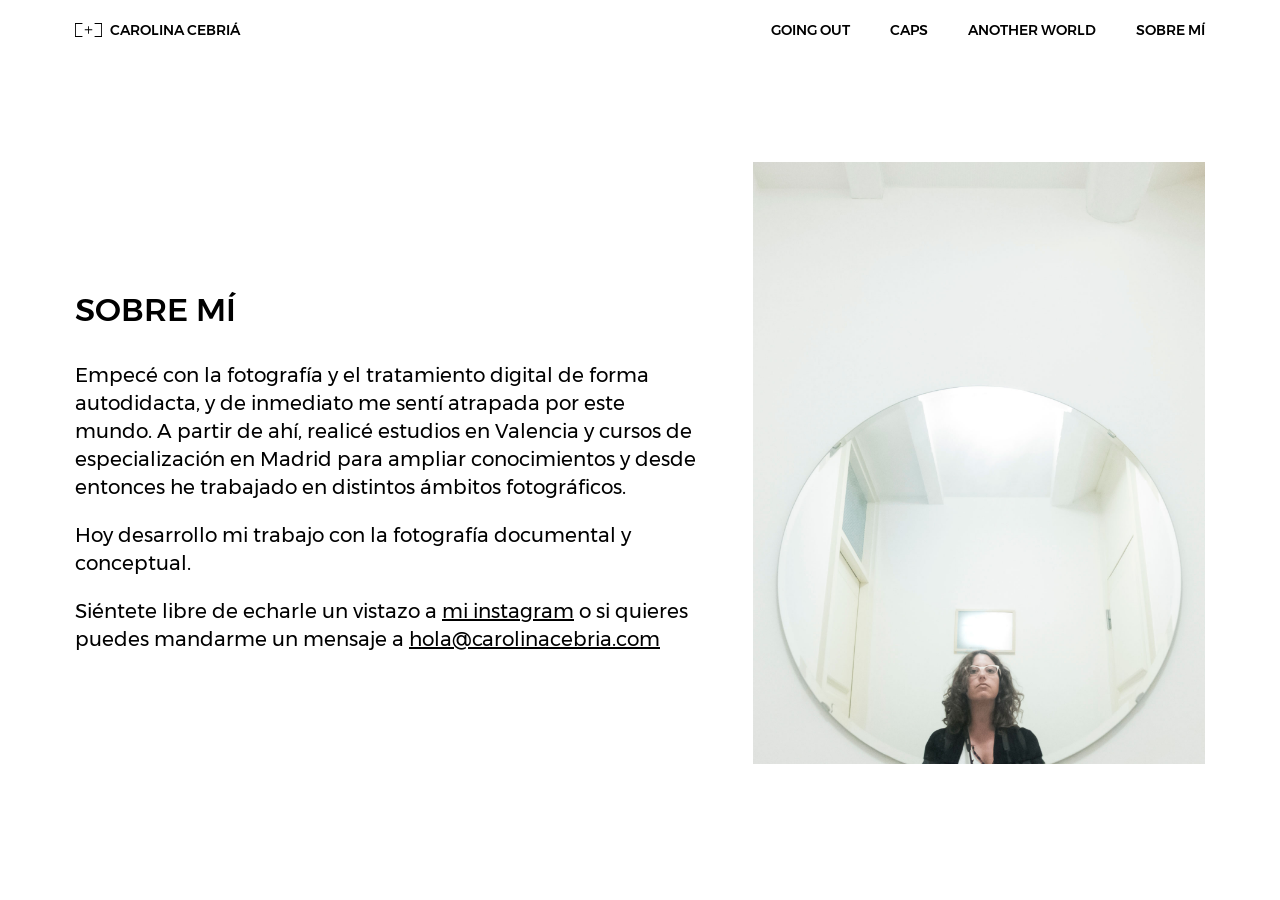
==== about.html @ b3f6d83f "Add photography portfolio website" ====
<!DOCTYPE html>
<html lang="es">
    <head>
        <meta charset="utf-8">
        <title>Carolina Cebriá</title>
        <meta name=viewport content="width=device-width, initial-scale=1">
        <link rel="stylesheet" href="./css/main.css?v=1">
    </head>
    <body class="is-about">
        <div class="main-navigation">
            <div class="container">
                <div class="main-navigation--content">
                    <a href="./index.html" class="logo">
                        <svg class="icon icon-logo">
                            <use xlink:href="/svg/svg-symbols.svg#icon-logo">
                        </svg>
                        <span>Carolina Cebriá</span>
                    </a>
                    <a href="#" class="navbar-open">
                        <svg class="icon icon-menu"><use xlink:href="/svg/svg-symbols.svg#icon-menu"></svg>
                    </a>
                    <nav class="navbar">
                        <a href="#" class="navbar-close">
                            <svg class="icon icon-close"><use xlink:href="/svg/svg-symbols.svg#icon-close"></svg>
                        </a>
                        <ul class="navbar-menu">
                            <li class="navbar-menu--item"><a href="./going-out.html">Going Out</a></li>
                            <li class="navbar-menu--item"><a href="./caps.html">Caps</a></li>
                            <li class="navbar-menu--item"><a href="./another-world.html">Another World</a></li>
                            <li class="navbar-menu--item"><a href="#">Sobre mí</a></li>
                        </ul>
                        <ul class="navbar-social">
                            <li class="navbar-social--item">
                                <a href="https://www.instagram.com/carol_c.t" target="_blank">
                                    <svg class="icon icon-instagram">
                                        <use xlink:href="/svg/svg-symbols.svg#icon-instagram">
                                    </svg>
                                </a>
                            </li>
                        </ul>
                    </nav>
                </div>
            </div>
        </div>
        <section class="about-section">
            <div class="container">
                <div class="about-content">
                    <div class="about-content--title">Sobre mí</div>
                    <p class="about-content--text">Empecé con la fotografía y el tratamiento digital de forma autodidacta, y de inmediato me sentí atrapada por este mundo. A partir de ahí, realicé estudios en Valencia y cursos de especialización en Madrid para ampliar conocimientos y desde entonces he trabajado en distintos ámbitos fotográficos.</p>
                    <p class="about-content--text">Hoy desarrollo mi trabajo con la fotografía documental y conceptual.</p>
                    <div class="about-content--text">Siéntete libre de echarle un vistazo a <a href="https://www.instagram.com/carol_c.t">mi instagram</a> o si quieres puedes mandarme un mensaje a <a href="mailto:hola@carolinacebria.com"> hola@carolinacebria.com</a></div>
                </div>
                <div class="about-image">
                    <img src="./img/about-me.jpg" alt="">
                </div>
            </div>
        </section>
        <script type="text/javascript" src="./js/main.js"></script>
    </body>
</html>
---- css/main.css ----
/*! Flickity v2.0.5
http://flickity.metafizzy.co
---------------------------------------------- */.flickity-enabled{position:relative}.flickity-enabled:focus{outline:none}.flickity-viewport{overflow:hidden;position:relative;height:100%}.flickity-slider{position:absolute;width:100%;height:100%}.flickity-enabled.is-draggable{-webkit-tap-highlight-color:transparent;tap-highlight-color:transparent;-webkit-user-select:none;-moz-user-select:none;-ms-user-select:none;user-select:none}.flickity-enabled.is-draggable .flickity-viewport{cursor:move;cursor:-webkit-grab;cursor:grab}.flickity-enabled.is-draggable .flickity-viewport.is-pointer-down{cursor:-webkit-grabbing;cursor:grabbing}.flickity-prev-next-button{position:absolute;top:50%;width:44px;height:44px;border:none;border-radius:50%;background:#fff;background:hsla(0,0%,100%,.75);cursor:pointer;transform:translateY(-50%)}.flickity-prev-next-button:hover{background:#fff}.flickity-prev-next-button:focus{outline:none;box-shadow:0 0 0 5px #09f}.flickity-prev-next-button:active{opacity:.6}.flickity-prev-next-button.previous{left:10px}.flickity-prev-next-button.next{right:10px}.flickity-rtl .flickity-prev-next-button.previous{left:auto;right:10px}.flickity-rtl .flickity-prev-next-button.next{right:auto;left:10px}.flickity-prev-next-button:disabled{opacity:.3;cursor:auto}.flickity-prev-next-button svg{position:absolute;left:20%;top:20%;width:60%;height:60%}.flickity-prev-next-button .arrow{fill:#333}.flickity-page-dots{position:absolute;width:100%;bottom:-25px;padding:0;margin:0;list-style:none;text-align:center;line-height:1}.flickity-rtl .flickity-page-dots{direction:rtl}.flickity-page-dots .dot{display:inline-block;width:10px;height:10px;margin:0 8px;background:#333;border-radius:50%;opacity:.25;cursor:pointer}.flickity-page-dots .dot.is-selected{opacity:1}

/*! minireset.css v0.0.3 | MIT License | github.com/jgthms/minireset.css */blockquote,body,dd,dl,dt,fieldset,figure,h1,h2,h3,h4,h5,h6,hr,html,iframe,legend,li,ol,p,pre,textarea,ul{margin:0;padding:0}h1,h2,h3,h4,h5,h6{font-size:100%;font-weight:400}ul{list-style:none}button,input,select,textarea{margin:0}html{box-sizing:border-box}*,:after,:before{box-sizing:inherit}audio,embed,iframe,img,object,video{height:auto;max-width:100%}iframe{border:0}table{border-collapse:collapse;border-spacing:0}td,th{padding:0;text-align:left}@font-face{font-family:Montserrat;src:url(../fonts/Montserrat-ExtraLight.eot);src:url(../fonts/Montserrat-ExtraLight.eot?#iefix) format("embedded-opentype"),url(../fonts/Montserrat-ExtraLight.woff2) format("woff2"),url(../fonts/Montserrat-ExtraLight.woff) format("woff"),url(../fonts/Montserrat-ExtraLight.ttf) format("truetype"),url(../fonts/Montserrat-ExtraLight.svg#Montserrat-ExtraLight) format("svg");font-weight:200;font-style:normal}@font-face{font-family:Montserrat;src:url(../fonts/Montserrat-ExtraLightItalic.eot);src:url(../fonts/Montserrat-ExtraLightItalic.eot?#iefix) format("embedded-opentype"),url(../fonts/Montserrat-ExtraLightItalic.woff2) format("woff2"),url(../fonts/Montserrat-ExtraLightItalic.woff) format("woff"),url(../fonts/Montserrat-ExtraLightItalic.ttf) format("truetype"),url(../fonts/Montserrat-ExtraLightItalic.svg#Montserrat-ExtraLightItalic) format("svg");font-weight:200;font-style:italic}@font-face{font-family:Montserrat;src:url(../fonts/Montserrat-Regular.eot);src:url(../fonts/Montserrat-Regular.eot?#iefix) format("embedded-opentype"),url(../fonts/Montserrat-Regular.woff2) format("woff2"),url(../fonts/Montserrat-Regular.woff) format("woff"),url(../fonts/Montserrat-Regular.ttf) format("truetype"),url(../fonts/Montserrat-Regular.svg#Montserrat-Regular) format("svg");font-weight:400;font-style:normal}@font-face{font-family:Montserrat;src:url(../fonts/Montserrat-Italic.eot);src:url(../fonts/Montserrat-Italic.eot?#iefix) format("embedded-opentype"),url(../fonts/Montserrat-Italic.woff2) format("woff2"),url(../fonts/Montserrat-Italic.woff) format("woff"),url(../fonts/Montserrat-Italic.ttf) format("truetype"),url(../fonts/Montserrat-Italic.svg#Montserrat-Italic) format("svg");font-weight:400;font-style:italic}@font-face{font-family:Montserrat;src:url(../fonts/Montserrat-Medium.eot);src:url(../fonts/Montserrat-Medium.eot?#iefix) format("embedded-opentype"),url(../fonts/Montserrat-Medium.woff2) format("woff2"),url(../fonts/Montserrat-Medium.woff) format("woff"),url(../fonts/Montserrat-Medium.ttf) format("truetype"),url(../fonts/Montserrat-Medium.svg#Montserrat-Medium) format("svg");font-weight:500;font-style:normal}@font-face{font-family:Montserrat;src:url(../fonts/Montserrat-MediumItalic.eot);src:url(../fonts/Montserrat-MediumItalic.eot?#iefix) format("embedded-opentype"),url(../fonts/Montserrat-MediumItalic.woff2) format("woff2"),url(../fonts/Montserrat-MediumItalic.woff) format("woff"),url(../fonts/Montserrat-MediumItalic.ttf) format("truetype"),url(../fonts/Montserrat-MediumItalic.svg#Montserrat-MediumItalic) format("svg");font-weight:500;font-style:italic}@font-face{font-family:Montserrat;src:url(../fonts/Montserrat-Bold.eot);src:url(../fonts/Montserrat-Bold.eot?#iefix) format("embedded-opentype"),url(../fonts/Montserrat-Bold.woff2) format("woff2"),url(../fonts/Montserrat-Bold.woff) format("woff"),url(../fonts/Montserrat-Bold.ttf) format("truetype"),url(../fonts/Montserrat-Bold.svg#Montserrat-Bold) format("svg");font-weight:700;font-style:normal}@font-face{font-family:Montserrat;src:url(../fonts/Montserrat-BoldItalic.eot);src:url(../fonts/Montserrat-BoldItalic.eot?#iefix) format("embedded-opentype"),url(../fonts/Montserrat-BoldItalic.woff2) format("woff2"),url(../fonts/Montserrat-BoldItalic.woff) format("woff"),url(../fonts/Montserrat-BoldItalic.ttf) format("truetype"),url(../fonts/Montserrat-BoldItalic.svg#Montserrat-BoldItalic) format("svg");font-weight:700;font-style:italic}html{font-family:Montserrat,Arial,sans-serif}body.is-about,body.is-project{padding-top:60px}.container{padding:0 20px}@media (min-width:769px){.container{width:750px;margin:0 auto}}@media (min-width:992px){.container{width:970px}}@media (min-width:1200px){.container{width:1170px}}@media (min-width:1440px){.container{width:1300px}}a{color:inherit;text-decoration:none}.icon{fill:currentColor}.icon,.icon-close,.icon-instagram{width:1em;height:1em}.icon-logo-close,.icon-logo-open{width:.53em;height:1em}.icon-logo{width:1.93em;height:1em}.icon-menu,.icon-twitter{width:1em;height:1em}.main-navigation{position:fixed;top:0;left:0;width:100%;background:#fff;z-index:2}.main-navigation--content{display:-ms-flexbox;display:flex;-ms-flex-pack:justify;justify-content:space-between;-ms-flex-align:center;align-items:center}.logo{display:block;font-size:14px;line-height:1.45;text-transform:uppercase;font-weight:500}.logo span{padding:20px 0}.logo span,.logo svg{display:inline-block;vertical-align:middle}.logo svg{margin-right:5px}.navbar-open{display:block;padding:20px 0}@media (min-width:769px){.navbar-open{display:none}}.navbar-open svg{display:block;font-size:20px}.navbar-close{position:absolute;top:0;right:0;padding:20px}@media (min-width:769px){.navbar-close{display:none}}.navbar-close svg{display:block;font-size:20px}.navbar{display:none;position:fixed;top:0;left:0;width:100vw;height:100vh;-ms-flex-flow:column wrap;flex-flow:column wrap;-ms-flex-align:center;align-items:center;-ms-flex-pack:center;justify-content:center;z-index:3;background:#fff}@media (min-width:769px){.navbar{display:-ms-flexbox;display:flex;position:static;width:auto;height:auto;-ms-flex-direction:row;flex-direction:row;padding:0}}.navbar-menu,.navbar.is-active{display:-ms-flexbox;display:flex}.navbar-menu{-ms-flex-flow:column wrap;flex-flow:column wrap;margin:50px 0}@media (min-width:769px){.navbar-menu{-ms-flex-flow:row nowrap;flex-flow:row nowrap;margin:0}}.navbar-menu--item+.navbar-menu--item{position:relative}@media (min-width:769px){.navbar-menu--item+.navbar-menu--item{margin-left:40px}}.navbar-menu--item+.navbar-menu--item:before{content:"";position:absolute;bottom:100%;left:50%;left:calc(50% - 2px);width:4px;height:4px;border-radius:50%;background:#111}@media (min-width:769px){.navbar-menu--item+.navbar-menu--item:before{content:none}}.navbar-menu--item a{position:relative;display:block;padding:20px 0;font-size:30px;font-weight:500;text-align:center;text-transform:uppercase}@media (min-width:769px){.navbar-menu--item a{font-size:14px}}.navbar-menu--item a:before{content:"";position:absolute;top:100%;left:0;width:0;border-bottom:2px solid #111;transition:.3s ease}.navbar-menu--item a:focus:before,.navbar-menu--item a:hover:before{width:100%}.navbar-social{display:-ms-flexbox;display:flex;-ms-flex-flow:row nowrap;flex-flow:row nowrap}@media (min-width:769px){.navbar-social{display:none}}.navbar-social--item a{padding:10px;font-size:20px}.main-content{position:relative;margin-bottom:40vh;z-index:1;background:#fff}.project-banner{position:relative;display:-ms-flexbox;display:flex;-ms-flex-pack:center;justify-content:center;-ms-flex-align:center;align-items:center;height:400px;height:50vh;background:#ddd url(https://unsplash.it/10/30/?random) no-repeat 50%/cover}.project-banner:before{content:"";position:absolute;top:0;left:0;width:100%;height:100%;background:hsla(0,0%,7%,.1);z-index:0}.project-banner--content{position:relative;text-align:center;z-index:1}.project-banner--icon-close,.project-banner--icon-open{display:inline-block;vertical-align:middle;color:#fff;font-size:200px;font-size:20vw;opacity:.5}.project-banner--title{display:inline-block;vertical-align:middle;max-width:50vw;font-size:80px;font-size:10vw;font-weight:200;color:#fff}@media (min-width:769px){.project-banner--title{font-size:8vw}}.project-description{padding:3em 0}@media (min-width:769px){.project-description{padding:5em 0}}.project-description--text{margin-bottom:1em;font-size:16px;line-height:1.4}@media (min-width:769px){.project-description--text{font-size:20px}}.project-description--text:last-child{margin-bottom:0}.project-description--text strong{font-weight:500}.photo-list{display:-ms-flexbox;display:flex;-ms-flex-pack:distribute;justify-content:space-around;-ms-flex-flow:row wrap;flex-flow:row wrap}.photo-item{-ms-flex:0 1 96%;flex:0 1 96%}.photo-item.is-vertical{-ms-flex:0 1 70%;flex:0 1 70%}@media (min-width:769px){.photo-item.is-vertical{-ms-flex:0 1 46%;flex:0 1 46%}}.photo-item img{display:block;width:100%;height:auto;margin:0 auto 5em}.is-goingout-page .photo-item img{max-width:80%}.video-item{-ms-flex:0 1 100%;flex:0 1 100%}.video-item video{display:block;width:100%;height:auto;margin-bottom:5em}.project-navigation{position:fixed;bottom:0;left:0;width:100%;z-index:0;background:#ddd url(https://unsplash.it/10/30/?random) no-repeat 50%/cover}.project-navigation>a{display:-ms-flexbox;display:flex;-ms-flex-flow:column nowrap;flex-flow:column nowrap;-ms-flex-pack:center;justify-content:center;-ms-flex-align:center;align-items:center;height:40vh}.project-navigation>a:before{content:"";position:absolute;top:0;left:0;width:100%;height:100%;background:#111;opacity:.35;z-index:0;transition:opacity 1s ease}.project-navigation>a:hover:before{opacity:0}.project-navigation--content{position:relative;z-index:1}.project-navigation--title{font-size:4vw;font-weight:200;color:#fff;font-size:3vw}.project-navigation--project-name{font-size:10vw;line-height:1;color:#fff}@media (min-width:769px){.project-navigation--project-name{font-size:7.5vw}}.home-projects{padding:10vh 0}.home-projects--list .flickity-prev-next-button{height:100%;padding:0;background:none}@media (min-width:769px){.home-projects--list .flickity-prev-next-button{width:40px;left:-50px}}@media (min-width:769px){.home-projects--list .flickity-prev-next-button.next{left:auto;right:-50px}}.home-projects--list .flickity-prev-next-button:focus,.home-projects--list .flickity-prev-next-button:hover{outline:none;border:none}.home-projects--list .flickity-prev-next-button .arrow{fill:#fff}@media (min-width:769px){.home-projects--list .flickity-prev-next-button .arrow{fill:#111}}.home-projects--item{position:absolute;top:0;left:0;display:-ms-flexbox;display:flex;-ms-flex-pack:center;justify-content:center;-ms-flex-align:center;align-items:center;width:100%;height:100%;height:80vh;background:#ddd url(https://unsplash.it/10/30/?random) no-repeat 50%/cover}.home-projects--item:before{content:"";position:absolute;top:0;left:0;width:100%;height:100%;background:hsla(0,0%,7%,.1);z-index:0}@media (min-width:769px){.home-projects--item{-ms-flex-pack:stretch;justify-content:stretch}}.home-projects--item-content{position:relative;padding:10px;max-width:50%;z-index:1}@media (min-width:769px){.home-projects--item-content{padding:50px}}.home-projects--item-title{font-size:80px;font-size:10vw;color:#fff;text-align:center}@media (min-width:769px){.home-projects--item-title{text-align:left}}@media (min-width:769px){.about-section{padding:5vh 0}}@media (min-width:769px){.about-section .container{display:-ms-flexbox;display:flex;-ms-flex-flow:row nowrap;flex-flow:row nowrap;-ms-flex-align:center;align-items:center;min-height:80vh}}@media (min-width:769px){.about-content{-ms-flex:0 1 60%;flex:0 1 60%;padding-right:3em}}.about-content--title{padding:1em 0;font-size:28px;font-weight:500;text-transform:uppercase}@media (min-width:769px){.about-content--title{font-size:32px}}.about-content--subtitle{padding:1em 0;font-size:18px;font-weight:500;text-transform:uppercase}@media (min-width:769px){.about-content--subtitle{font-size:24px}}.about-content--text{margin-bottom:1em;font-size:16px;line-height:1.4}@media (min-width:769px){.about-content--text{font-size:20px}}.about-content--text strong{font-weight:500}.about-content--text a{text-decoration:underline}.about-image{padding:1em 0 2em}@media (min-width:769px){.about-image{-ms-flex:0 1 40%;flex:0 1 40%;padding:0}}
/*# sourceMappingURL=[data-uri] */
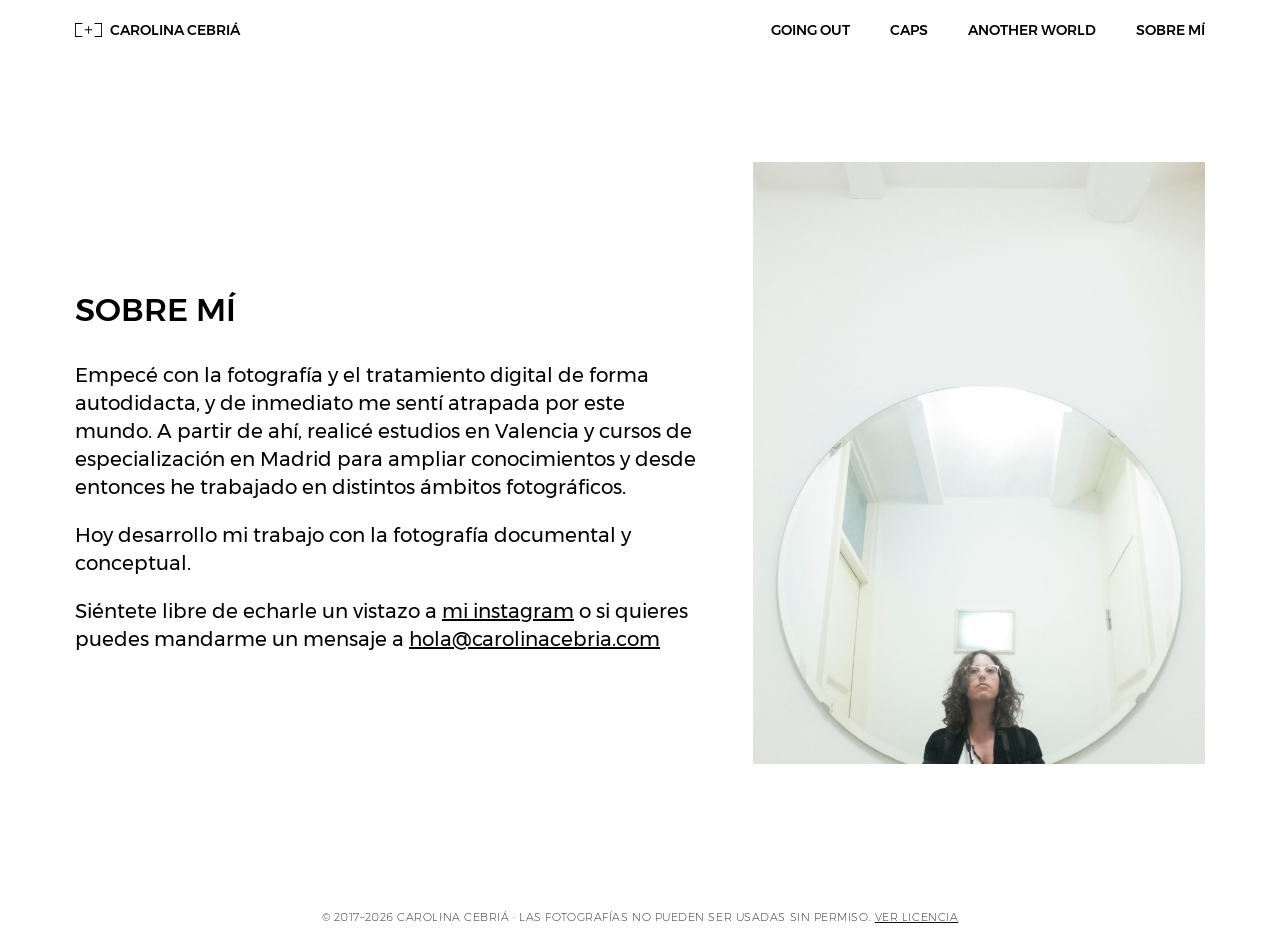
==== commit d78b3ab2: "Add site footer with copyright and license link" ====
--- a/about.html
+++ b/about.html
@@ -5,6 +5,7 @@
         <title>Carolina Cebriá</title>
         <meta name=viewport content="width=device-width, initial-scale=1">
         <link rel="stylesheet" href="./css/main.css?v=1">
+        <link rel="stylesheet" href="./css/styles.css">
     </head>
     <body class="is-about">
         <div class="main-navigation">
@@ -55,6 +56,11 @@
                 </div>
             </div>
         </section>
+        <footer class="site-footer">
+            <div class="container">
+                <p>&copy; 2017&ndash;2026 Carolina Cebriá &middot; Las fotografías no pueden ser usadas sin permiso. <a href="./LICENSE">Ver licencia</a></p>
+            </div>
+        </footer>
         <script type="text/javascript" src="./js/main.js"></script>
     </body>
 </html>
--- a/css/styles.css
+++ b/css/styles.css
@@ -0,0 +1,24 @@
+.site-footer {
+    padding: 40px 0 20px;
+    text-align: center;
+    font-size: 11px;
+    font-weight: 200;
+    letter-spacing: 0.05em;
+    text-transform: uppercase;
+    color: #111;
+    /* border-top: 1px solid #eee; */
+}
+
+.site-footer--fixed {
+    position: fixed;
+    bottom: 0;
+    left: 0;
+    width: 100%;
+    background: #fff;
+    padding: 12px 0;
+    z-index: 1;
+}
+
+.site-footer a {
+    text-decoration: underline;
+}
